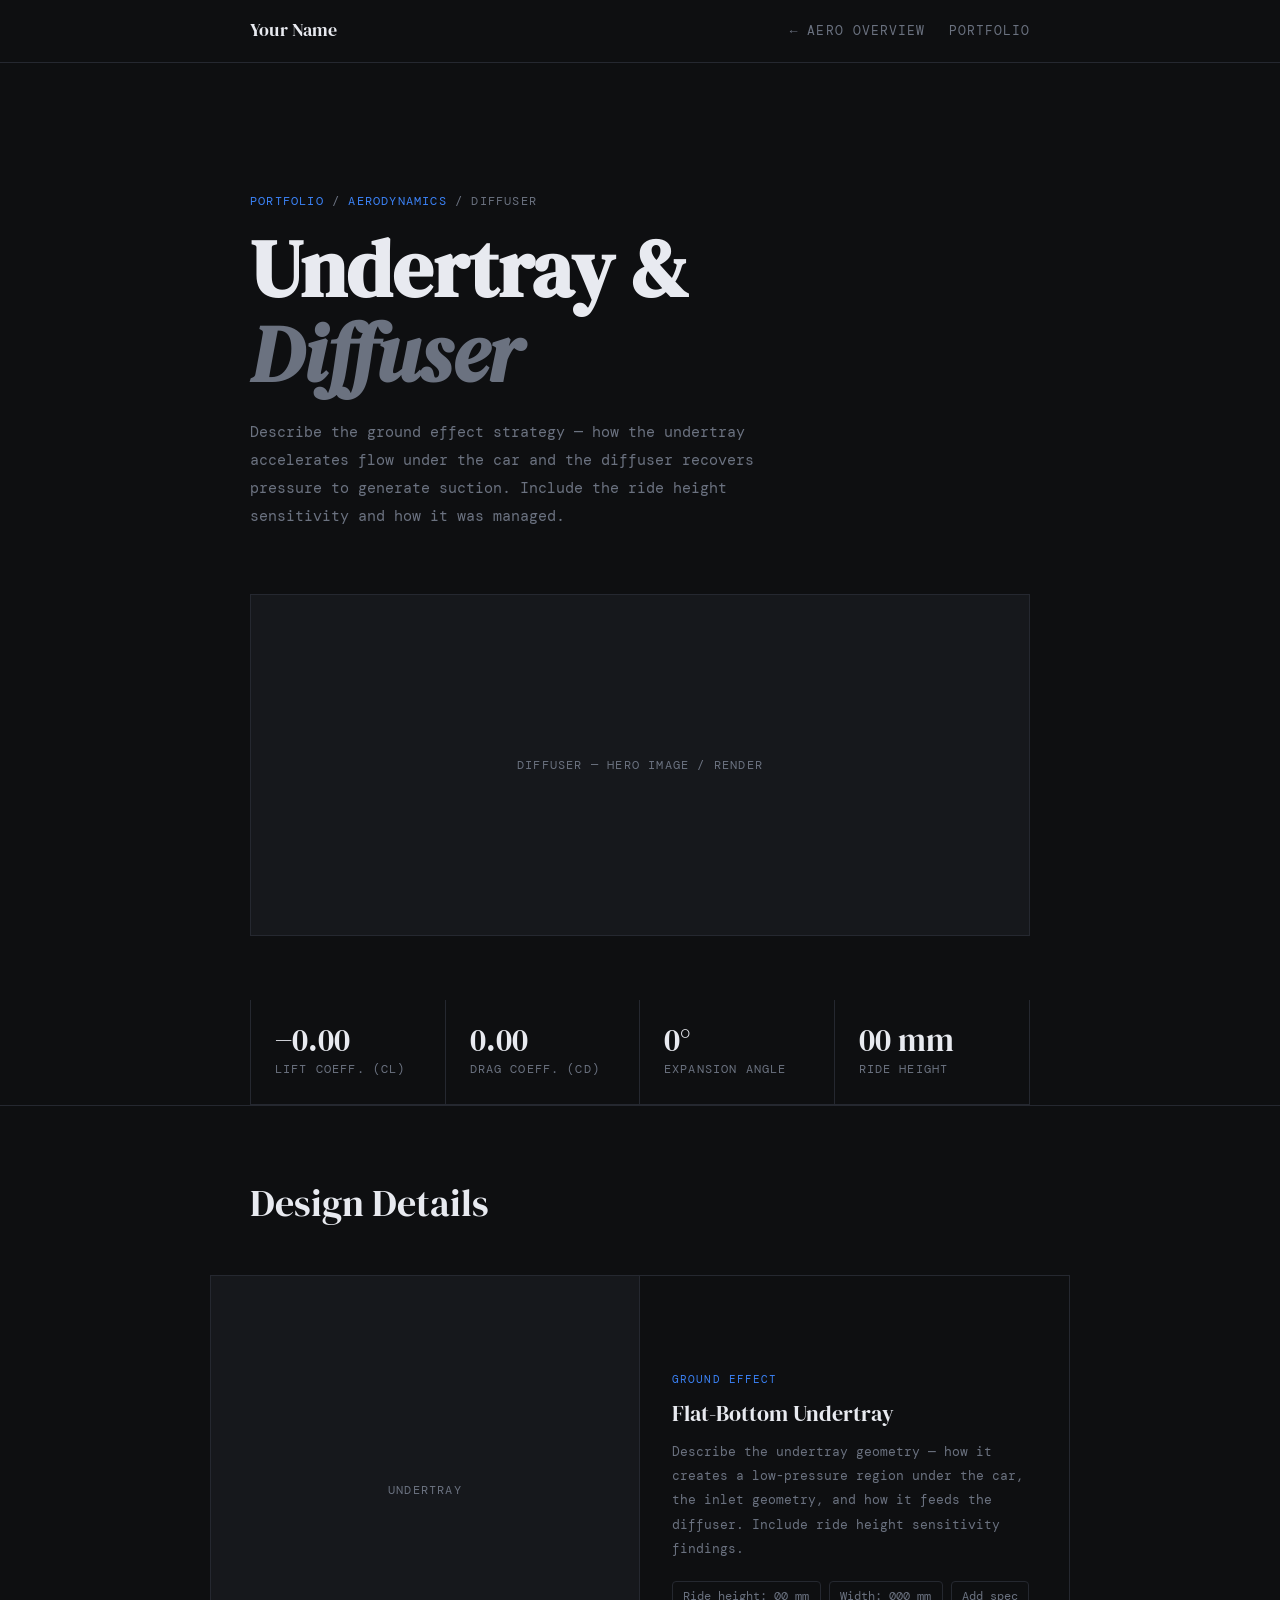
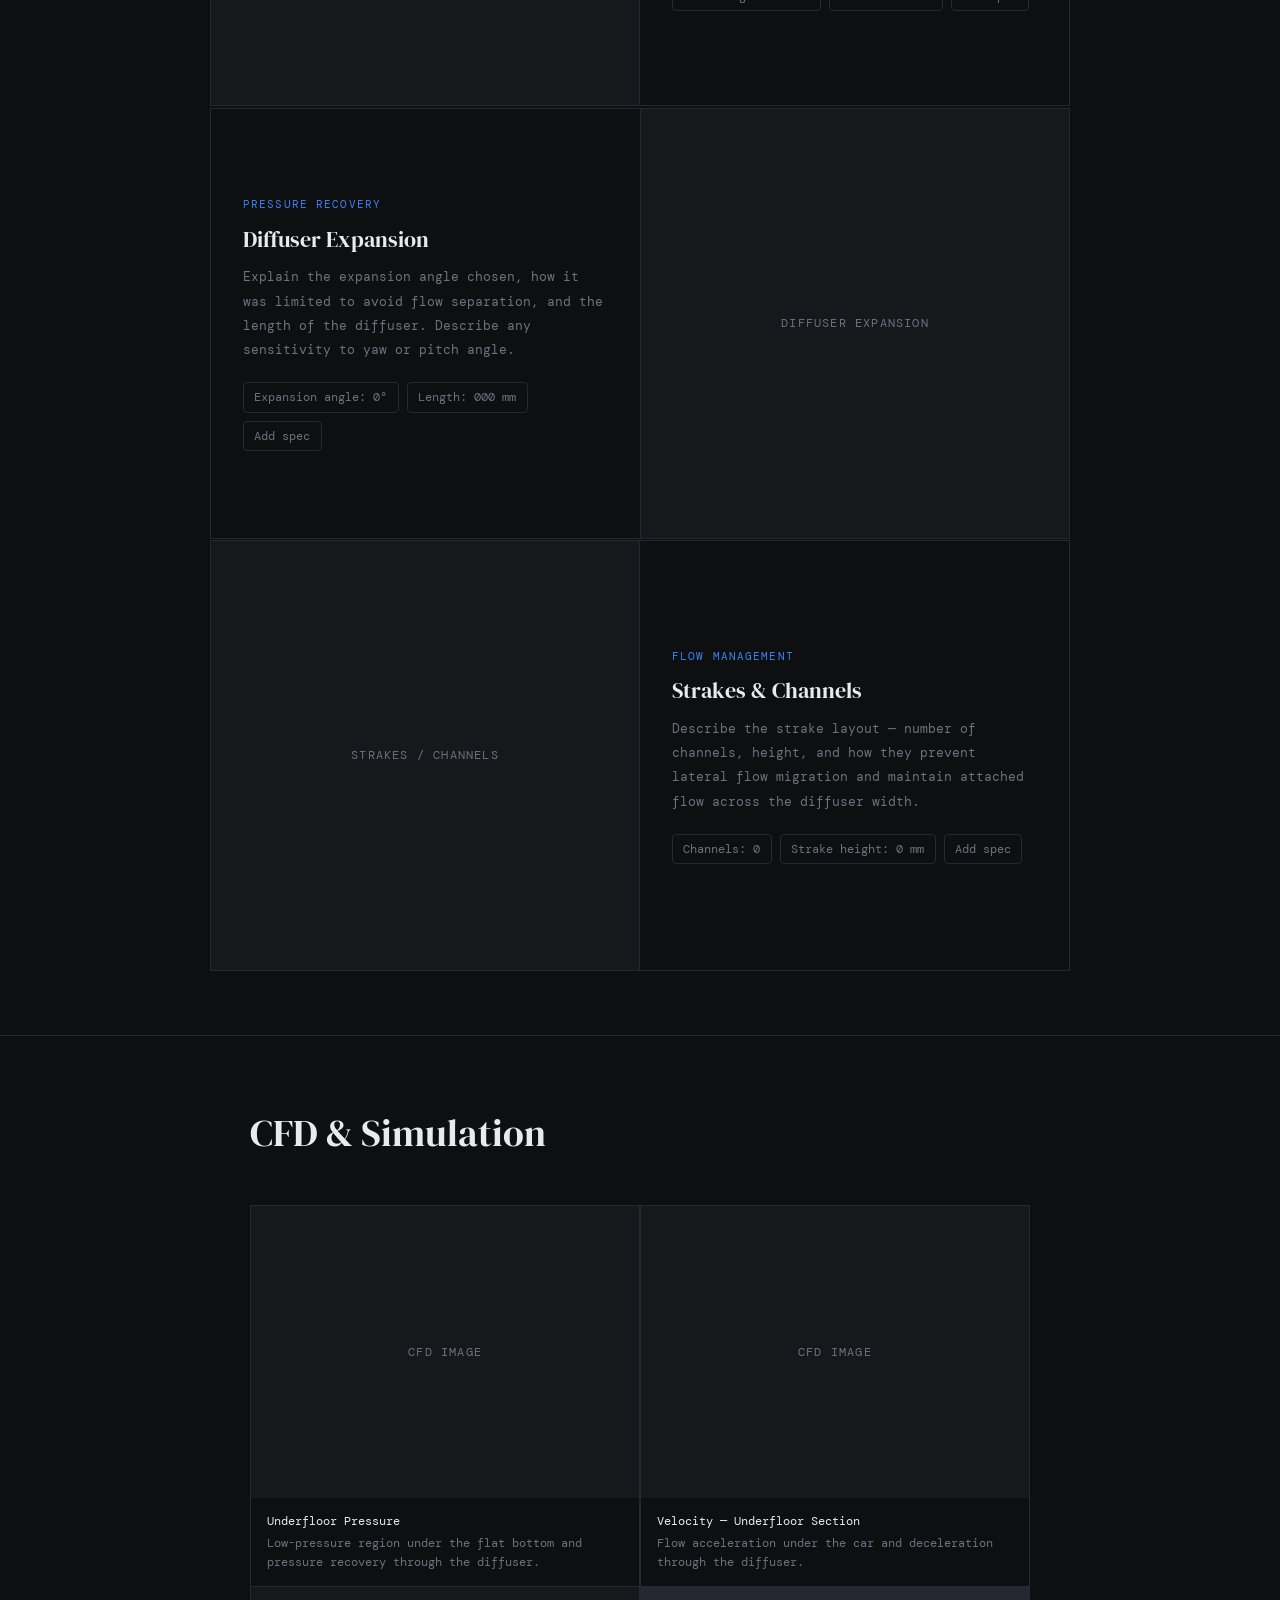
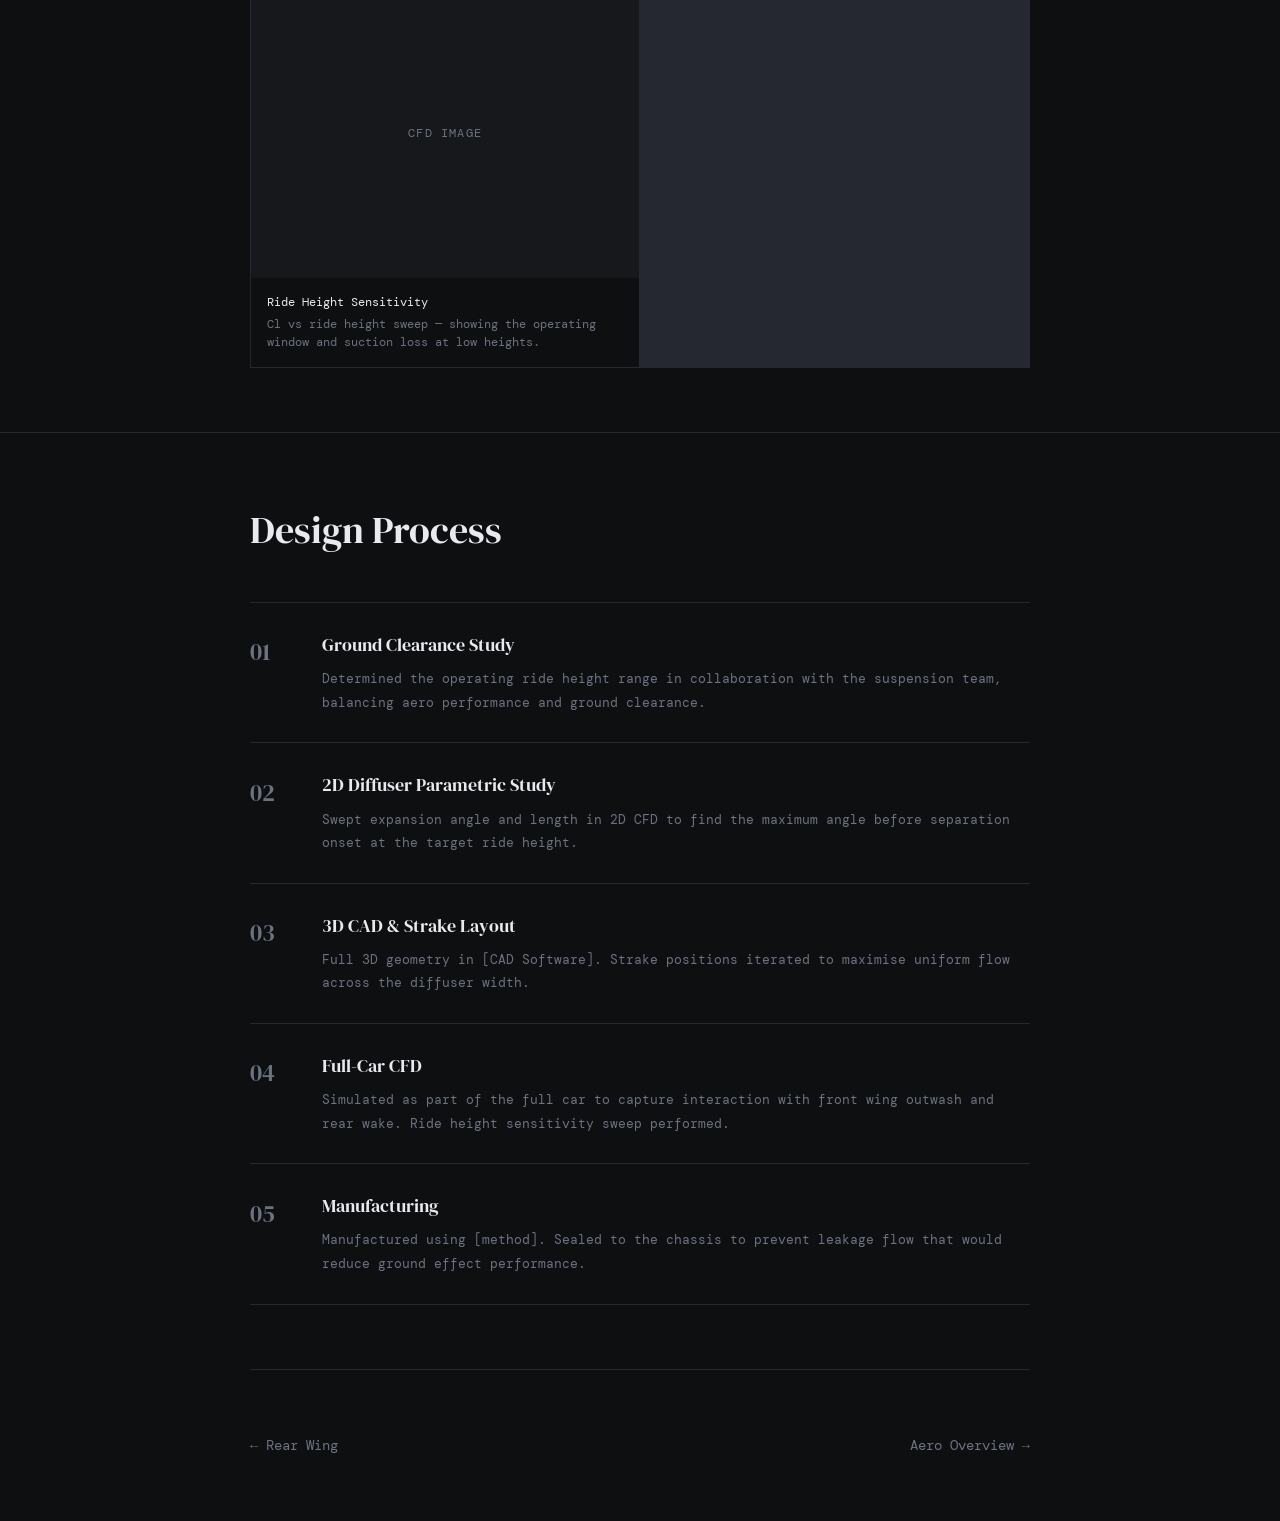
==== diffuser/index.html @ dd312a5c "update" ====
<!DOCTYPE html>
<html lang="en">
<head>
  <meta charset="UTF-8" />
  <meta name="viewport" content="width=device-width, initial-scale=1.0"/>
  <title>Diffuser — Aero · Formula Student</title>
  <link rel="preconnect" href="https://fonts.googleapis.com">
  <link href="https://fonts.googleapis.com/css2?family=DM+Serif+Display:ital@0;1&family=DM+Mono:wght@300;400&display=swap" rel="stylesheet">
  <link rel="stylesheet" href="../theme.css">
  <link rel="stylesheet" href="../aero.css">
</head>
<body>

  <nav>
    <div class="container">
      <span class="nav-logo">Your Name</span>
      <div class="nav-links">
        <a href="../index.html">← Aero Overview</a>
        <a href="#">Portfolio</a>
      </div>
    </div>
  </nav>

  <section id="hero">
    <div class="container">
      <p class="breadcrumb fade-in"><a href="#">Portfolio</a> / <a href="../index.html">Aerodynamics</a> / Diffuser</p>
      <h1 class="hero-title fade-in">Undertray &<br><em>Diffuser</em></h1>
      <p class="hero-desc fade-in">
        Describe the ground effect strategy — how the undertray accelerates flow under the car
        and the diffuser recovers pressure to generate suction. Include the ride height sensitivity
        and how it was managed.
      </p>
      <div class="hero-image fade-in">
        <!-- <img src="../images/diffuser-hero.jpg" alt="Diffuser"> -->
        <span class="placeholder-label">Diffuser — Hero Image / Render</span>
      </div>
    </div>
  </section>

  <div class="container">
    <div class="stats-bar fade-in">
      <div class="stat"><div class="stat-value">−0.00</div><div class="stat-label">Lift Coeff. (Cl)</div></div>
      <div class="stat"><div class="stat-value">0.00</div><div class="stat-label">Drag Coeff. (Cd)</div></div>
      <div class="stat"><div class="stat-value">0°</div><div class="stat-label">Expansion Angle</div></div>
      <div class="stat"><div class="stat-value">00 mm</div><div class="stat-label">Ride Height</div></div>
    </div>
  </div>

  <section id="details">
    <div class="container">
      <div class="section-heading fade-in"><h2>Design Details</h2></div>
    </div>
    <div class="container" style="padding-left:0;padding-right:0;max-width:860px;margin:0 auto;display:flex;flex-direction:column;gap:1.5px;">

      <div class="detail-block fade-in">
        <div class="detail-img"><span class="placeholder-label">Undertray</span></div>
        <div class="detail-info">
          <span class="detail-tag">Ground Effect</span>
          <h3 class="detail-title">Flat-Bottom Undertray</h3>
          <p class="detail-desc">Describe the undertray geometry — how it creates a low-pressure region under the car, the inlet geometry, and how it feeds the diffuser. Include ride height sensitivity findings.</p>
          <div class="spec-tags">
            <span class="spec-tag">Ride height: 00 mm</span>
            <span class="spec-tag">Width: 000 mm</span>
            <span class="spec-tag">Add spec</span>
          </div>
        </div>
      </div>

      <div class="detail-block reverse fade-in">
        <div class="detail-img"><span class="placeholder-label">Diffuser Expansion</span></div>
        <div class="detail-info">
          <span class="detail-tag">Pressure Recovery</span>
          <h3 class="detail-title">Diffuser Expansion</h3>
          <p class="detail-desc">Explain the expansion angle chosen, how it was limited to avoid flow separation, and the length of the diffuser. Describe any sensitivity to yaw or pitch angle.</p>
          <div class="spec-tags">
            <span class="spec-tag">Expansion angle: 0°</span>
            <span class="spec-tag">Length: 000 mm</span>
            <span class="spec-tag">Add spec</span>
          </div>
        </div>
      </div>

      <div class="detail-block fade-in">
        <div class="detail-img"><span class="placeholder-label">Strakes / Channels</span></div>
        <div class="detail-info">
          <span class="detail-tag">Flow Management</span>
          <h3 class="detail-title">Strakes & Channels</h3>
          <p class="detail-desc">Describe the strake layout — number of channels, height, and how they prevent lateral flow migration and maintain attached flow across the diffuser width.</p>
          <div class="spec-tags">
            <span class="spec-tag">Channels: 0</span>
            <span class="spec-tag">Strake height: 0 mm</span>
            <span class="spec-tag">Add spec</span>
          </div>
        </div>
      </div>

    </div>
  </section>

  <section id="cfd">
    <div class="container">
      <div class="section-heading fade-in"><h2>CFD & Simulation</h2></div>
      <div class="cfd-grid">
        <figure class="cfd-item fade-in">
          <div class="cfd-img"><span class="placeholder-label">CFD Image</span></div>
          <figcaption class="cfd-caption"><strong>Underfloor Pressure</strong>Low-pressure region under the flat bottom and pressure recovery through the diffuser.</figcaption>
        </figure>
        <figure class="cfd-item fade-in">
          <div class="cfd-img"><span class="placeholder-label">CFD Image</span></div>
          <figcaption class="cfd-caption"><strong>Velocity — Underfloor Section</strong>Flow acceleration under the car and deceleration through the diffuser.</figcaption>
        </figure>
        <figure class="cfd-item fade-in">
          <div class="cfd-img"><span class="placeholder-label">CFD Image</span></div>
          <figcaption class="cfd-caption"><strong>Ride Height Sensitivity</strong>Cl vs ride height sweep — showing the operating window and suction loss at low heights.</figcaption>
        </figure>
      </div>
    </div>
  </section>

  <section id="process">
    <div class="container">
      <div class="section-heading fade-in"><h2>Design Process</h2></div>
      <div class="process-list">
        <div class="process-item fade-in"><span class="process-num">01</span><div><div class="process-title">Ground Clearance Study</div><p class="process-desc">Determined the operating ride height range in collaboration with the suspension team, balancing aero performance and ground clearance.</p></div></div>
        <div class="process-item fade-in"><span class="process-num">02</span><div><div class="process-title">2D Diffuser Parametric Study</div><p class="process-desc">Swept expansion angle and length in 2D CFD to find the maximum angle before separation onset at the target ride height.</p></div></div>
        <div class="process-item fade-in"><span class="process-num">03</span><div><div class="process-title">3D CAD & Strake Layout</div><p class="process-desc">Full 3D geometry in [CAD Software]. Strake positions iterated to maximise uniform flow across the diffuser width.</p></div></div>
        <div class="process-item fade-in"><span class="process-num">04</span><div><div class="process-title">Full-Car CFD</div><p class="process-desc">Simulated as part of the full car to capture interaction with front wing outwash and rear wake. Ride height sensitivity sweep performed.</p></div></div>
        <div class="process-item fade-in"><span class="process-num">05</span><div><div class="process-title">Manufacturing</div><p class="process-desc">Manufactured using [method]. Sealed to the chassis to prevent leakage flow that would reduce ground effect performance.</p></div></div>
      </div>
    </div>
  </section>

  <div class="container">
    <div class="part-nav fade-in">
      <a href="../rearwing/index.html">← Rear Wing</a>
      <a href="../index.html">Aero Overview →</a>
    </div>
  </div>

  <script>
    const observer = new IntersectionObserver((entries) => {
      entries.forEach(entry => {
        if (entry.isIntersecting) {
          const siblings = [...entry.target.parentElement.querySelectorAll('.fade-in')];
          setTimeout(() => entry.target.classList.add('visible'), siblings.indexOf(entry.target) * 60);
          observer.unobserve(entry.target);
        }
      });
    }, { threshold: 0.1 });
    document.querySelectorAll('.fade-in').forEach(el => observer.observe(el));
  </script>

</body>
</html>
---- theme.css ----
/* ═══════════════════════════════════════════════════════════
   AERO THEME — dark carbon / high-performance racing
   ═══════════════════════════════════════════════════════════ */

/* ─── DESIGN TOKENS ─────────────────────────────────────── */
:root {
  /* Colours */
  --bg:        #0E0F11;   /* carbon black */
  --surface:   #16181C;   /* dark panel */
  --ink:       #E8EAF0;   /* near-white text */
  --muted:     #6B7280;   /* grey secondary */
  --accent:    #3B82F6;   /* electric blue */
  --border:    #252830;   /* subtle dark border */

  /* Typography */
  --serif:     'DM Serif Display', Georgia, serif;
  --mono:      'DM Mono', 'Courier New', monospace;

  /* Spacing & shape */
  --gap:       clamp(2rem, 5vw, 5rem);
  --radius:    4px;
  --transition: 200ms ease;
}

/* ─── RESET ─────────────────────────────────────────────── */
*, *::before, *::after { box-sizing: border-box; margin: 0; padding: 0; }
html { scroll-behavior: smooth; }
body {
  background: var(--bg);
  color: var(--ink);
  font-family: var(--mono);
  font-size: clamp(13px, 1.4vw, 15px);
  line-height: 1.7;
  -webkit-font-smoothing: antialiased;
}
a { color: inherit; text-decoration: none; }
img { display: block; width: 100%; object-fit: cover; }
ul { list-style: none; }

/* ─── LAYOUT ─────────────────────────────────────────────── */
.container {
  max-width: 860px;
  margin: 0 auto;
  padding: 0 clamp(1.25rem, 5vw, 2.5rem);
}
section { padding: var(--gap) 0; border-top: 1px solid var(--border); }
section:first-of-type { border-top: none; }

/* ─── NAV ────────────────────────────────────────────────── */
nav {
  position: sticky;
  top: 0;
  z-index: 100;
  background: var(--bg);
  border-bottom: 1px solid var(--border);
}
nav .container {
  display: flex;
  align-items: center;
  justify-content: space-between;
  padding-top: 1rem;
  padding-bottom: 1rem;
}
.nav-logo {
  font-family: var(--serif);
  font-size: 1.1rem;
  letter-spacing: 0.01em;
}
.nav-links { display: flex; gap: 1.5rem; flex-wrap: wrap; }
.nav-links a {
  color: var(--muted);
  font-size: 0.8rem;
  letter-spacing: 0.08em;
  text-transform: uppercase;
  transition: color var(--transition);
}
.nav-links a:hover { color: var(--ink); }

/* ─── SECTION HEADING ────────────────────────────────────── */
.section-heading {
  display: flex;
  align-items: baseline;
  gap: 1rem;
  margin-bottom: 2.5rem;
}
.section-heading h2 {
  font-family: var(--serif);
  font-size: clamp(1.6rem, 4vw, 2.4rem);
  font-weight: 400;
}
.section-heading .count {
  font-size: 0.75rem;
  color: var(--muted);
  letter-spacing: 0.08em;
}

/* ─── BREADCRUMB ─────────────────────────────────────────── */
.breadcrumb {
  font-size: 0.75rem;
  letter-spacing: 0.1em;
  text-transform: uppercase;
  color: var(--muted);
  margin-bottom: 1rem;
}
.breadcrumb a { color: var(--accent); transition: color var(--transition); }
.breadcrumb a:hover { color: var(--ink); }

/* ─── TAGS ───────────────────────────────────────────────── */
.tags { display: flex; flex-wrap: wrap; gap: 0.5rem; }
.tag {
  border: 1px solid var(--border);
  padding: 0.3rem 0.75rem;
  font-size: 0.78rem;
  border-radius: var(--radius);
  color: var(--muted);
  transition: border-color var(--transition), color var(--transition);
}
.tag:hover { border-color: var(--ink); color: var(--ink); }

/* ─── BUTTON ─────────────────────────────────────────────── */
.btn {
  display: inline-flex;
  align-items: center;
  gap: 0.5rem;
  border: 1px solid var(--ink);
  padding: 0.65rem 1.4rem;
  font-family: var(--mono);
  font-size: 0.8rem;
  letter-spacing: 0.05em;
  cursor: pointer;
  background: transparent;
  color: var(--ink);
  border-radius: var(--radius);
  transition: background var(--transition), color var(--transition);
}
.btn:hover { background: var(--ink); color: var(--bg); }
.btn-accent {
  background: var(--accent);
  border-color: var(--accent);
  color: var(--bg);
}
.btn-accent:hover { background: var(--ink); border-color: var(--ink); }

/* ─── FORM ELEMENTS ──────────────────────────────────────── */
label {
  display: block;
  font-size: 0.75rem;
  letter-spacing: 0.08em;
  text-transform: uppercase;
  color: var(--muted);
  margin-bottom: 0.4rem;
}
input[type="text"],
input[type="color"],
select,
textarea {
  width: 100%;
  background: var(--surface);
  border: 1px solid var(--border);
  color: var(--ink);
  font-family: var(--mono);
  font-size: 0.9rem;
  padding: 0.6rem 0.85rem;
  border-radius: var(--radius);
  transition: border-color var(--transition);
  outline: none;
}
input[type="text"]:focus,
select:focus,
textarea:focus { border-color: var(--ink); }
input[type="color"] {
  padding: 0.2rem 0.3rem;
  height: 2.4rem;
  cursor: pointer;
}
select { cursor: pointer; }

/* ─── CARD ───────────────────────────────────────────────── */
.card {
  background: var(--bg);
  border: 1px solid var(--border);
  border-radius: var(--radius);
  padding: 2rem;
  transition: background var(--transition);
}
.card:hover { background: var(--surface); }

/* ─── FOOTER ─────────────────────────────────────────────── */
footer .container {
  display: flex;
  align-items: center;
  justify-content: space-between;
  padding-top: 1.5rem;
  padding-bottom: 1.5rem;
  font-size: 0.75rem;
  color: var(--muted);
  border-top: 1px solid var(--border);
}

/* ─── ANIMATIONS ─────────────────────────────────────────── */
.fade-in {
  opacity: 0;
  transform: translateY(18px);
  transition: opacity 0.55s ease, transform 0.55s ease;
}
.fade-in.visible { opacity: 1; transform: none; }

/* ─── RESPONSIVE ─────────────────────────────────────────── */
@media (max-width: 580px) {
  .nav-links { gap: 1rem; }
}
---- aero.css ----
/* Aero project — page-specific styles (theme tokens from theme.css) */

/* ─── HERO ───────────────────────────────────────────────── */
#hero { padding: clamp(4rem, 10vw, 8rem) 0 var(--gap); border-top: none; }
.hero-label {
  font-size: 0.75rem;
  letter-spacing: 0.12em;
  text-transform: uppercase;
  color: var(--accent);
  margin-bottom: 1.25rem;
}
.hero-title {
  font-family: var(--serif);
  font-size: clamp(2.4rem, 7vw, 5rem);
  line-height: 1.05;
  margin-bottom: 1.5rem;
}
.hero-title em { font-style: italic; color: var(--muted); }
.hero-desc { max-width: 520px; color: var(--muted); line-height: 1.85; margin-bottom: 2.5rem; }

.hero-image {
  width: 100%;
  aspect-ratio: 16/7;
  background: var(--surface);
  border: 1px solid var(--border);
  display: flex;
  align-items: center;
  justify-content: center;
  overflow: hidden;
  margin-top: var(--gap);
}
.hero-image img { width: 100%; height: 100%; object-fit: cover; }
.placeholder-label {
  font-size: 0.75rem;
  letter-spacing: 0.1em;
  text-transform: uppercase;
  color: var(--muted);
}

/* ─── STATS BAR ──────────────────────────────────────────── */
.stats-bar {
  display: grid;
  grid-template-columns: repeat(auto-fit, minmax(130px, 1fr));
  border: 1px solid var(--border);
  border-top: none;
}
.stat { padding: 1.5rem; border-right: 1px solid var(--border); }
.stat:last-child { border-right: none; }
.stat-value { font-family: var(--serif); font-size: 2rem; line-height: 1; margin-bottom: 0.3rem; }
.stat-label { font-size: 0.72rem; letter-spacing: 0.1em; text-transform: uppercase; color: var(--muted); }

/* ─── DETAIL BLOCK ───────────────────────────────────────── */
.detail-block {
  display: grid;
  grid-template-columns: 1fr 1fr;
  gap: 0;
  border: 1px solid var(--border);
}
.detail-block.reverse { direction: rtl; }
.detail-block.reverse > * { direction: ltr; }
.detail-img {
  aspect-ratio: 1/1;
  background: var(--surface);
  display: flex;
  align-items: center;
  justify-content: center;
  overflow: hidden;
  border-right: 1px solid var(--border);
}
.detail-block.reverse .detail-img { border-right: none; border-left: 1px solid var(--border); }
.detail-img img { width: 100%; height: 100%; object-fit: cover; }
.detail-info { padding: 2rem; display: flex; flex-direction: column; justify-content: center; gap: 0.75rem; }
.detail-tag { font-size: 0.7rem; letter-spacing: 0.1em; text-transform: uppercase; color: var(--accent); }
.detail-title { font-family: var(--serif); font-size: 1.4rem; font-weight: 400; line-height: 1.2; }
.detail-desc { color: var(--muted); font-size: 0.84rem; line-height: 1.8; }
.spec-tags { display: flex; flex-wrap: wrap; gap: 0.5rem; margin-top: 0.5rem; }
.spec-tag { border: 1px solid var(--border); padding: 0.25rem 0.65rem; font-size: 0.75rem; border-radius: var(--radius); color: var(--muted); }

/* ─── CFD GALLERY ────────────────────────────────────────── */
.cfd-grid {
  display: grid;
  grid-template-columns: repeat(auto-fill, minmax(min(100%, 260px), 1fr));
  gap: 1.5px;
  background: var(--border);
  border: 1px solid var(--border);
}
.cfd-item { background: var(--bg); display: flex; flex-direction: column; }
.cfd-img {
  aspect-ratio: 4/3;
  background: var(--surface);
  display: flex;
  align-items: center;
  justify-content: center;
  overflow: hidden;
}
.cfd-img img { width: 100%; height: 100%; object-fit: cover; }
.cfd-caption { padding: 0.9rem 1rem; font-size: 0.78rem; color: var(--muted); line-height: 1.5; }
.cfd-caption strong { display: block; color: var(--ink); margin-bottom: 0.2rem; font-weight: 400; }

/* ─── DESIGN PROCESS ─────────────────────────────────────── */
.process-list { display: flex; flex-direction: column; }
.process-item {
  display: grid;
  grid-template-columns: 3rem 1fr;
  gap: 1.5rem;
  padding: 1.75rem 0;
  border-bottom: 1px solid var(--border);
}
.process-item:first-child { border-top: 1px solid var(--border); }
.process-num { font-family: var(--serif); font-size: 1.5rem; color: var(--muted); padding-top: 0.1rem; }
.process-title { font-family: var(--serif); font-size: 1.1rem; font-weight: 400; margin-bottom: 0.4rem; }
.process-desc { color: var(--muted); font-size: 0.84rem; line-height: 1.75; }

/* ─── PART CARDS (overview page) ────────────────────────── */
.parts-grid {
  display: grid;
  grid-template-columns: repeat(auto-fill, minmax(min(100%, 260px), 1fr));
  gap: 1.5px;
  background: var(--border);
  border: 1px solid var(--border);
}
.part-card {
  background: var(--bg);
  display: flex;
  flex-direction: column;
  cursor: pointer;
  transition: background var(--transition);
}
.part-card:hover { background: var(--surface); }
.part-thumb {
  aspect-ratio: 4/3;
  background: var(--surface);
  display: flex;
  align-items: center;
  justify-content: center;
  overflow: hidden;
}
.part-thumb img { width: 100%; height: 100%; object-fit: cover; }
.part-body { padding: 1.5rem; display: flex; flex-direction: column; gap: 0.5rem; flex: 1; }
.part-tag { font-size: 0.7rem; letter-spacing: 0.1em; text-transform: uppercase; color: var(--accent); }
.part-title { font-family: var(--serif); font-size: 1.3rem; font-weight: 400; line-height: 1.2; }
.part-desc { color: var(--muted); font-size: 0.83rem; line-height: 1.75; flex: 1; }
.part-footer {
  display: flex;
  align-items: center;
  justify-content: space-between;
  margin-top: 1rem;
  font-size: 0.75rem;
  color: var(--muted);
}
.part-link {
  display: inline-flex;
  align-items: center;
  gap: 0.4rem;
  color: var(--ink);
  font-size: 0.78rem;
  opacity: 0;
  transition: opacity var(--transition);
}
.part-card:hover .part-link { opacity: 1; }

/* ─── PREV/NEXT NAV ──────────────────────────────────────── */
.part-nav {
  display: flex;
  justify-content: space-between;
  align-items: center;
  padding: var(--gap) 0;
  border-top: 1px solid var(--border);
}
.part-nav a {
  display: inline-flex;
  align-items: center;
  gap: 0.5rem;
  font-size: 0.85rem;
  color: var(--muted);
  transition: color var(--transition);
}
.part-nav a:hover { color: var(--ink); }

/* ─── BACK LINK ──────────────────────────────────────────── */
.back-section { padding: var(--gap) 0; border-top: 1px solid var(--border); }
.back-link {
  display: inline-flex;
  align-items: center;
  gap: 0.5rem;
  font-size: 0.85rem;
  color: var(--muted);
  transition: color var(--transition);
}
.back-link:hover { color: var(--ink); }

/* ─── RESPONSIVE ─────────────────────────────────────────── */
@media (max-width: 620px) {
  .detail-block, .detail-block.reverse { grid-template-columns: 1fr; direction: ltr; }
  .detail-img { border-right: none !important; border-left: none !important; border-bottom: 1px solid var(--border); }
  .stats-bar { grid-template-columns: 1fr 1fr; }
  .stat { border-bottom: 1px solid var(--border); }
}
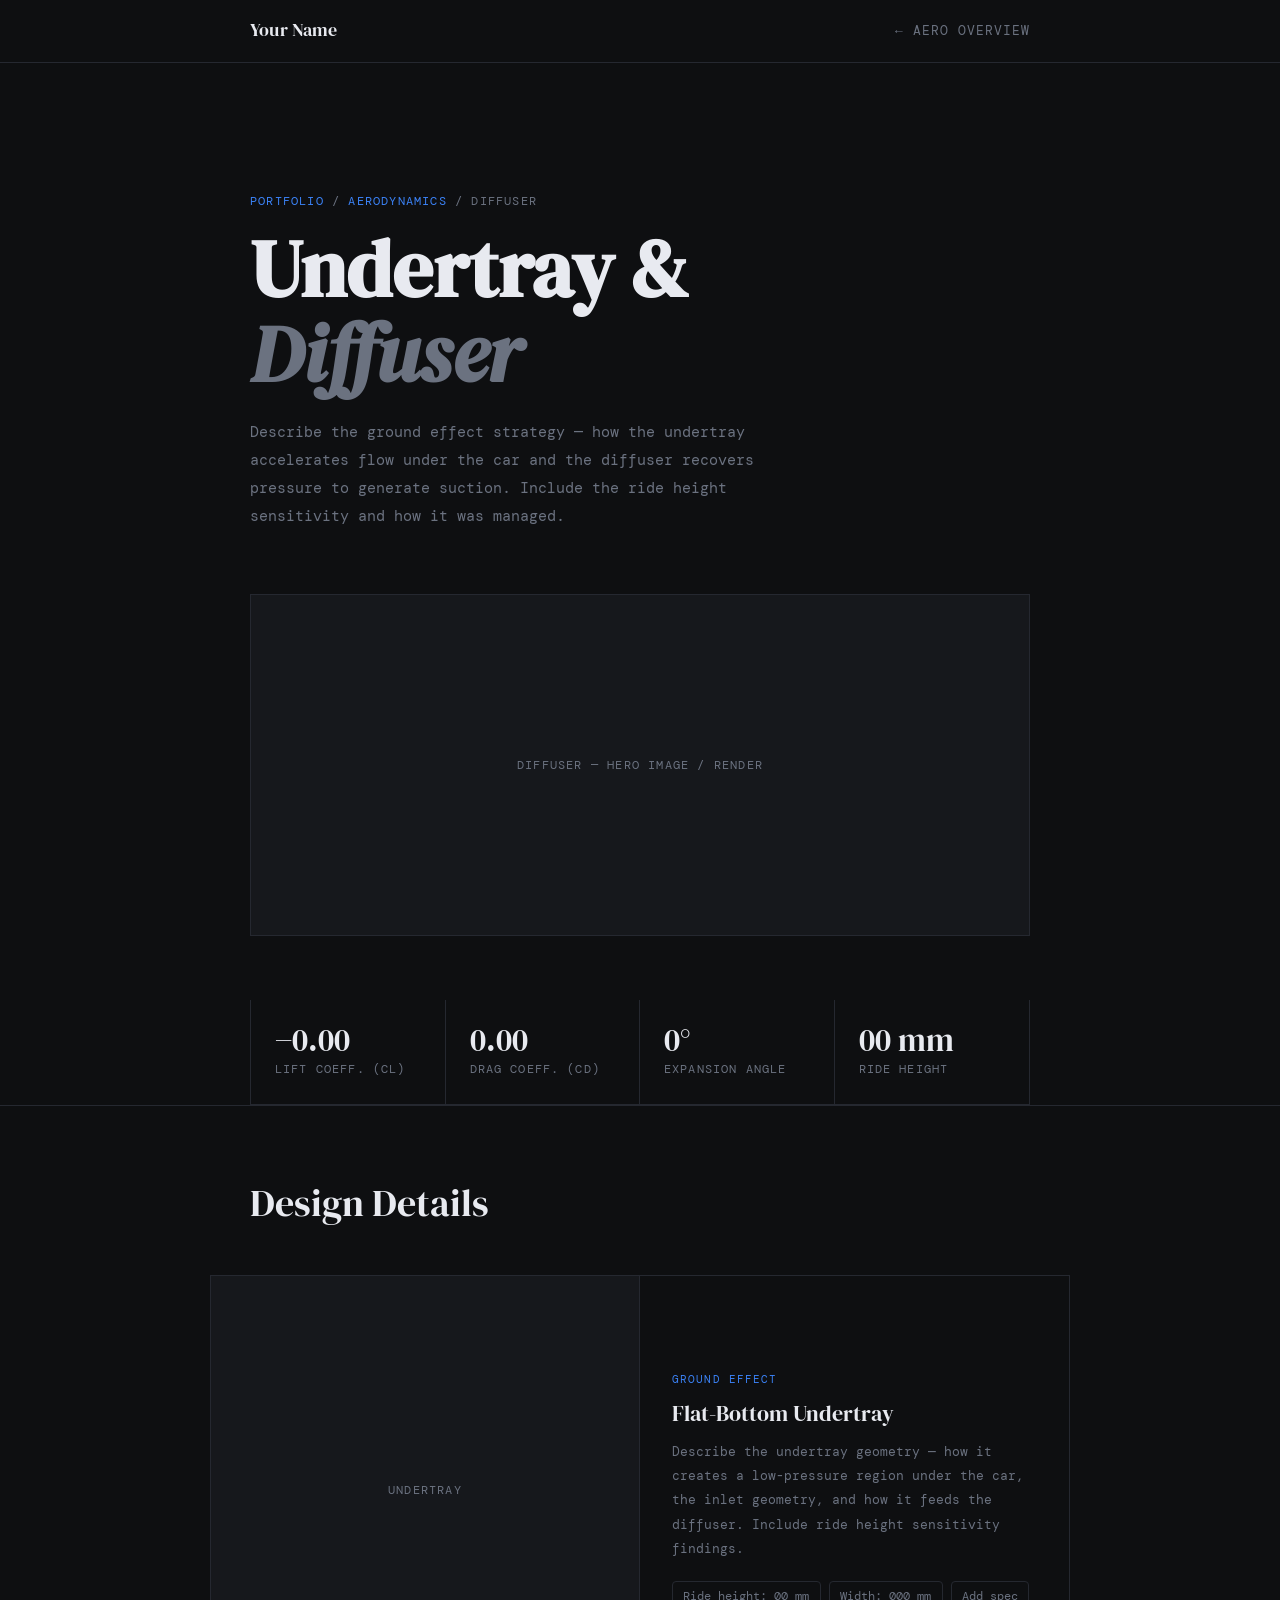
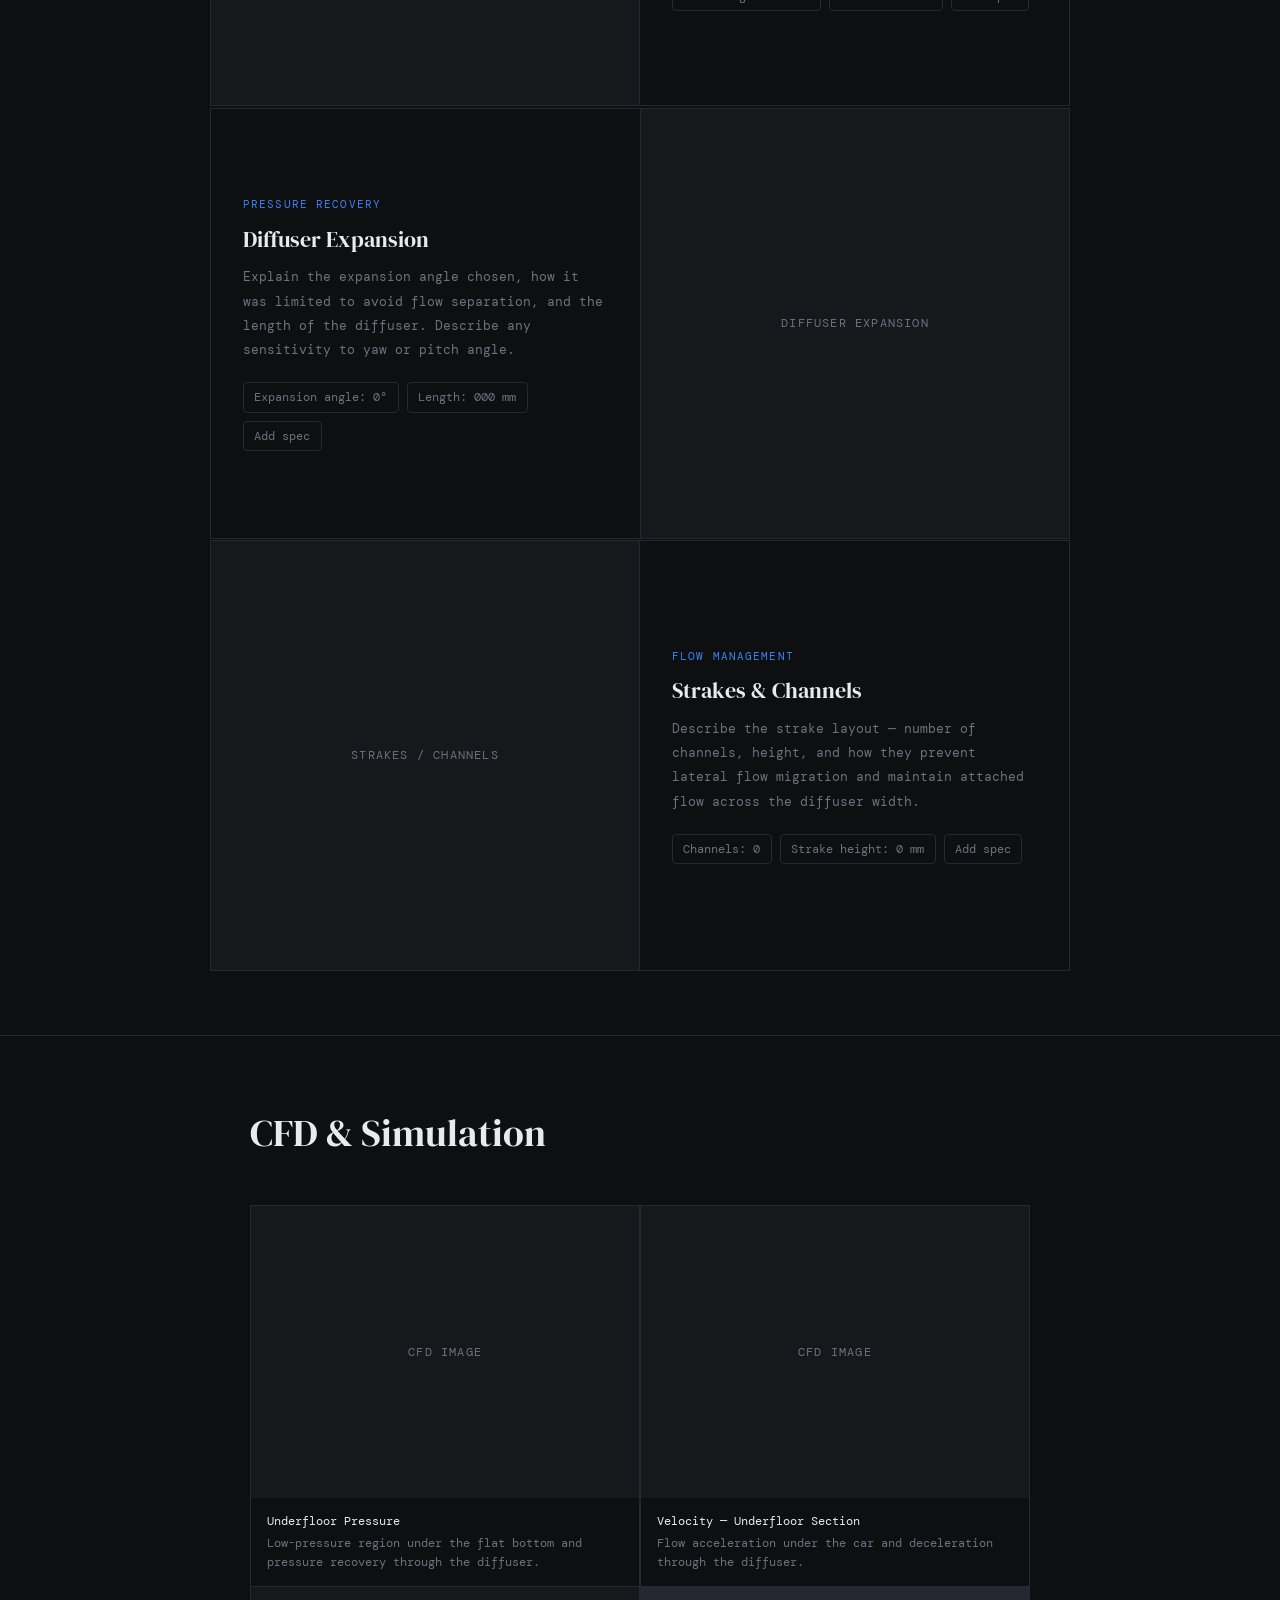
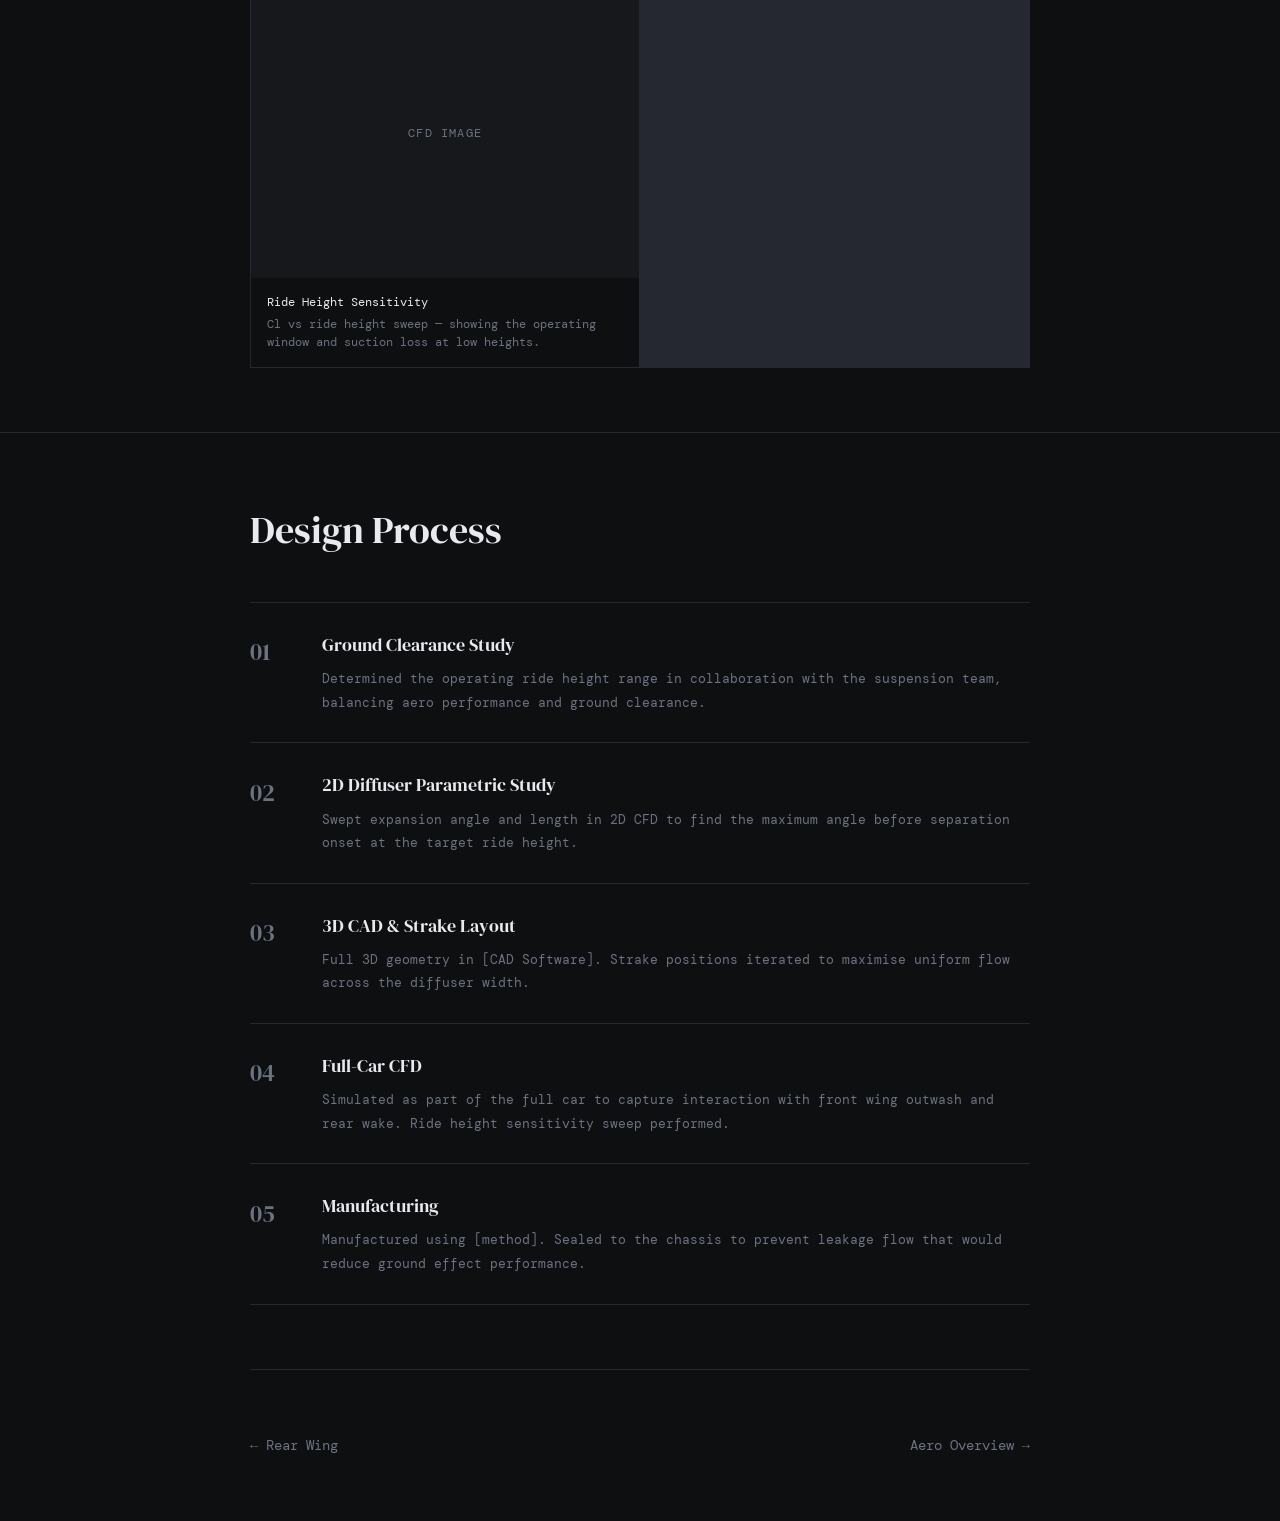
==== commit f397a40d: "update" ====
--- a/diffuser/index.html
+++ b/diffuser/index.html
@@ -16,7 +16,6 @@
       <span class="nav-logo">Your Name</span>
       <div class="nav-links">
         <a href="../index.html">← Aero Overview</a>
-        <a href="#">Portfolio</a>
       </div>
     </div>
   </nav>
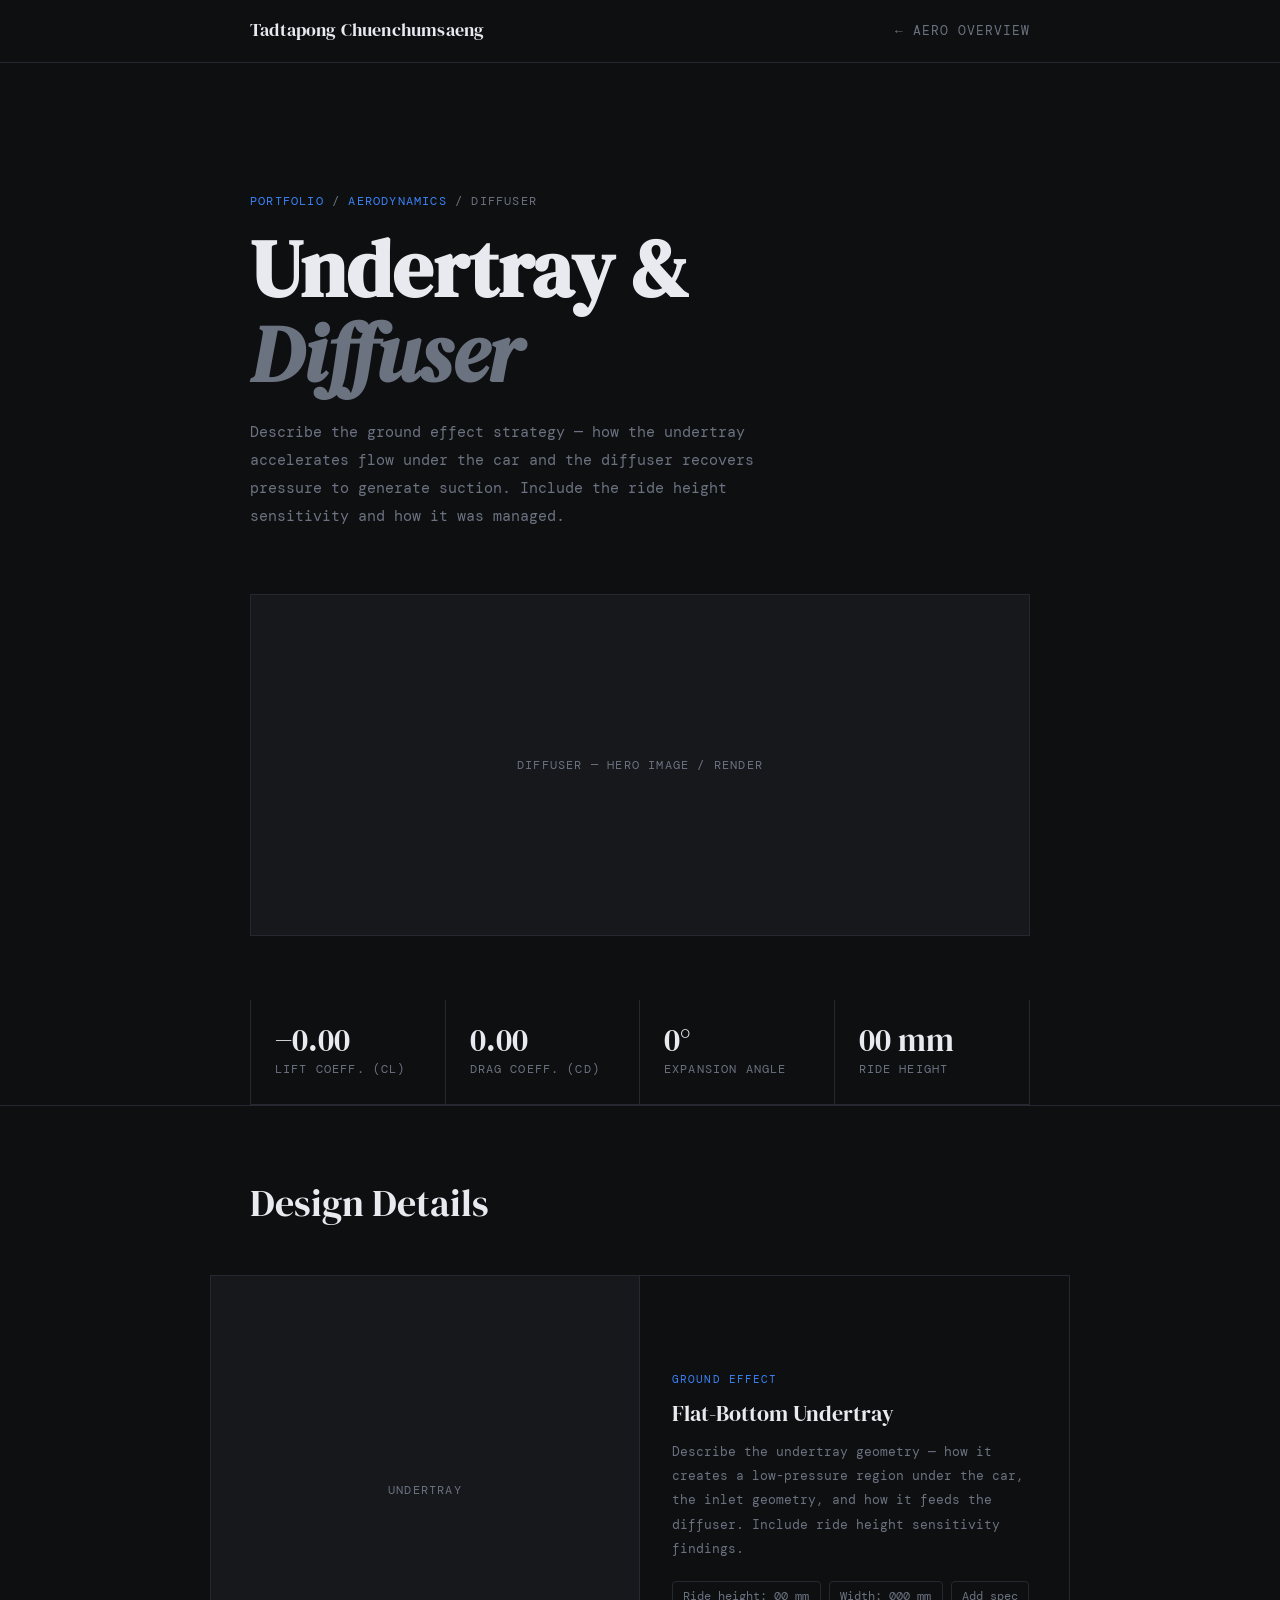
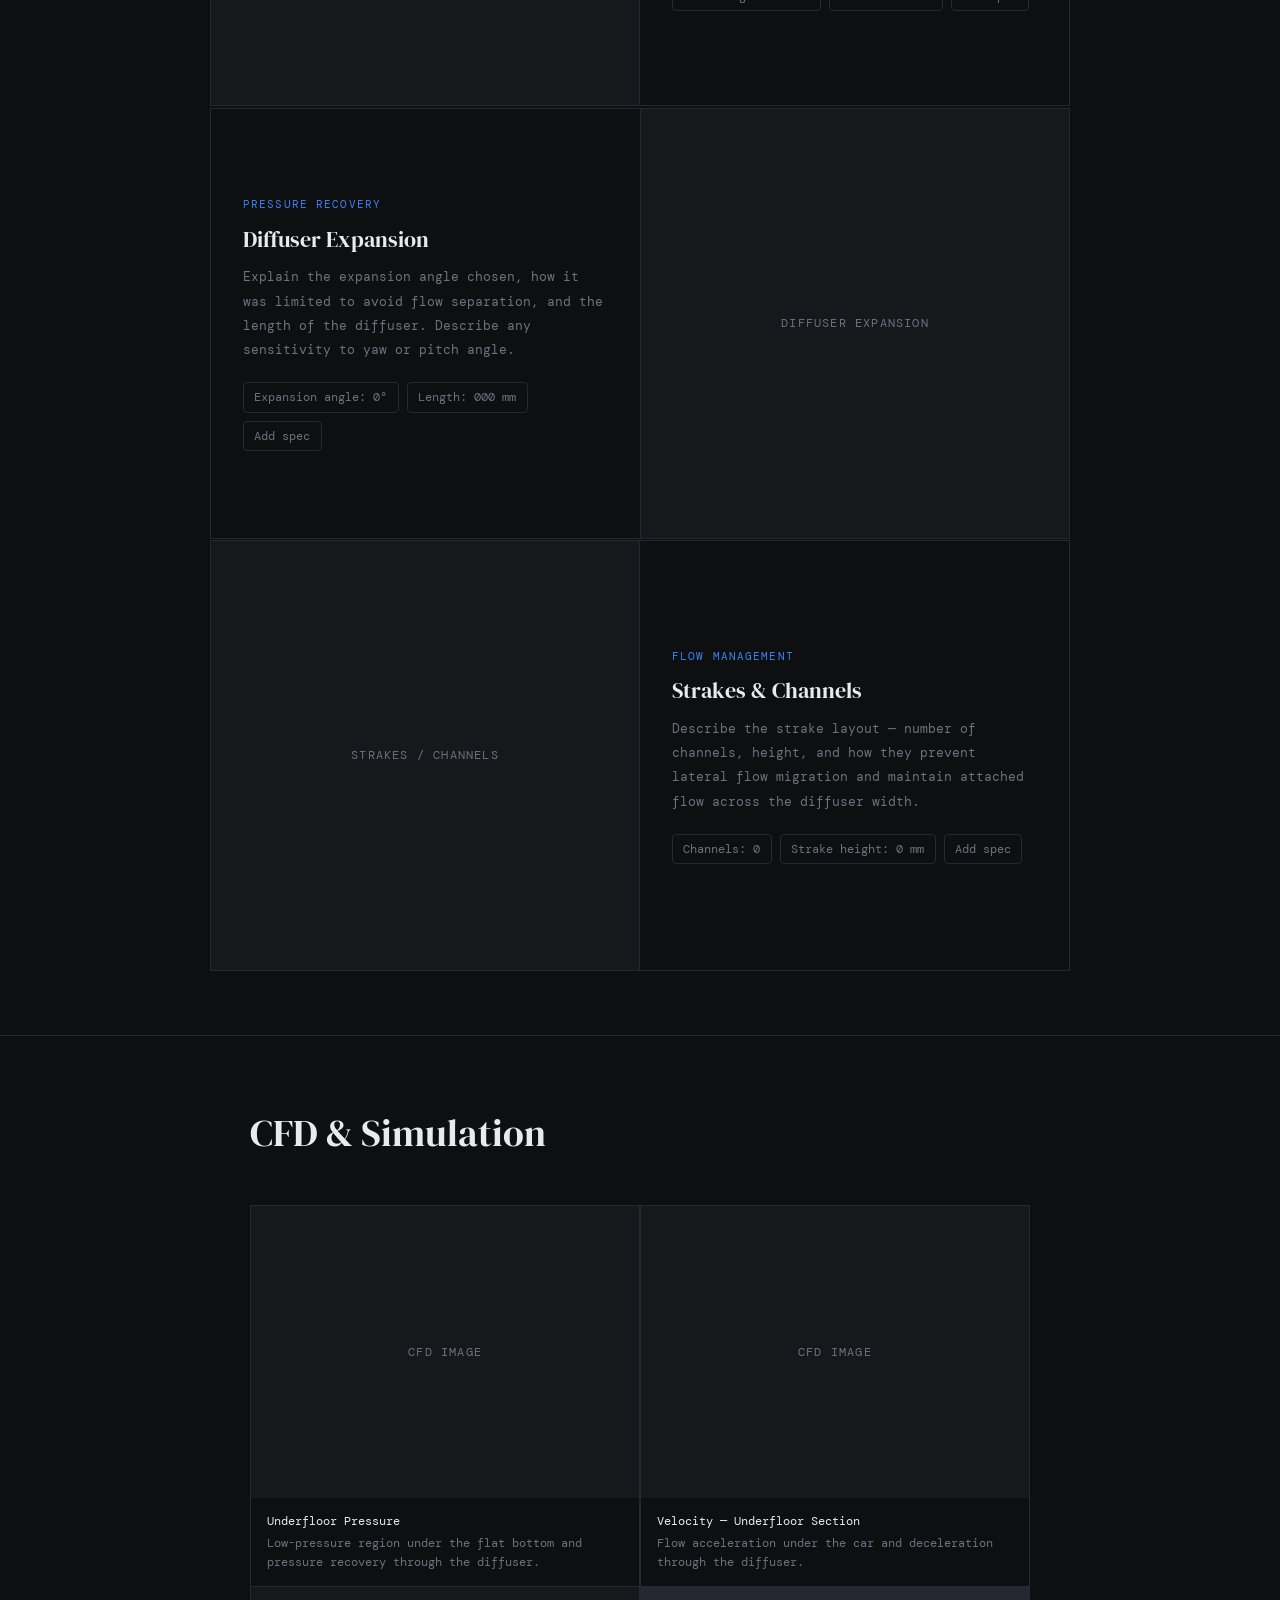
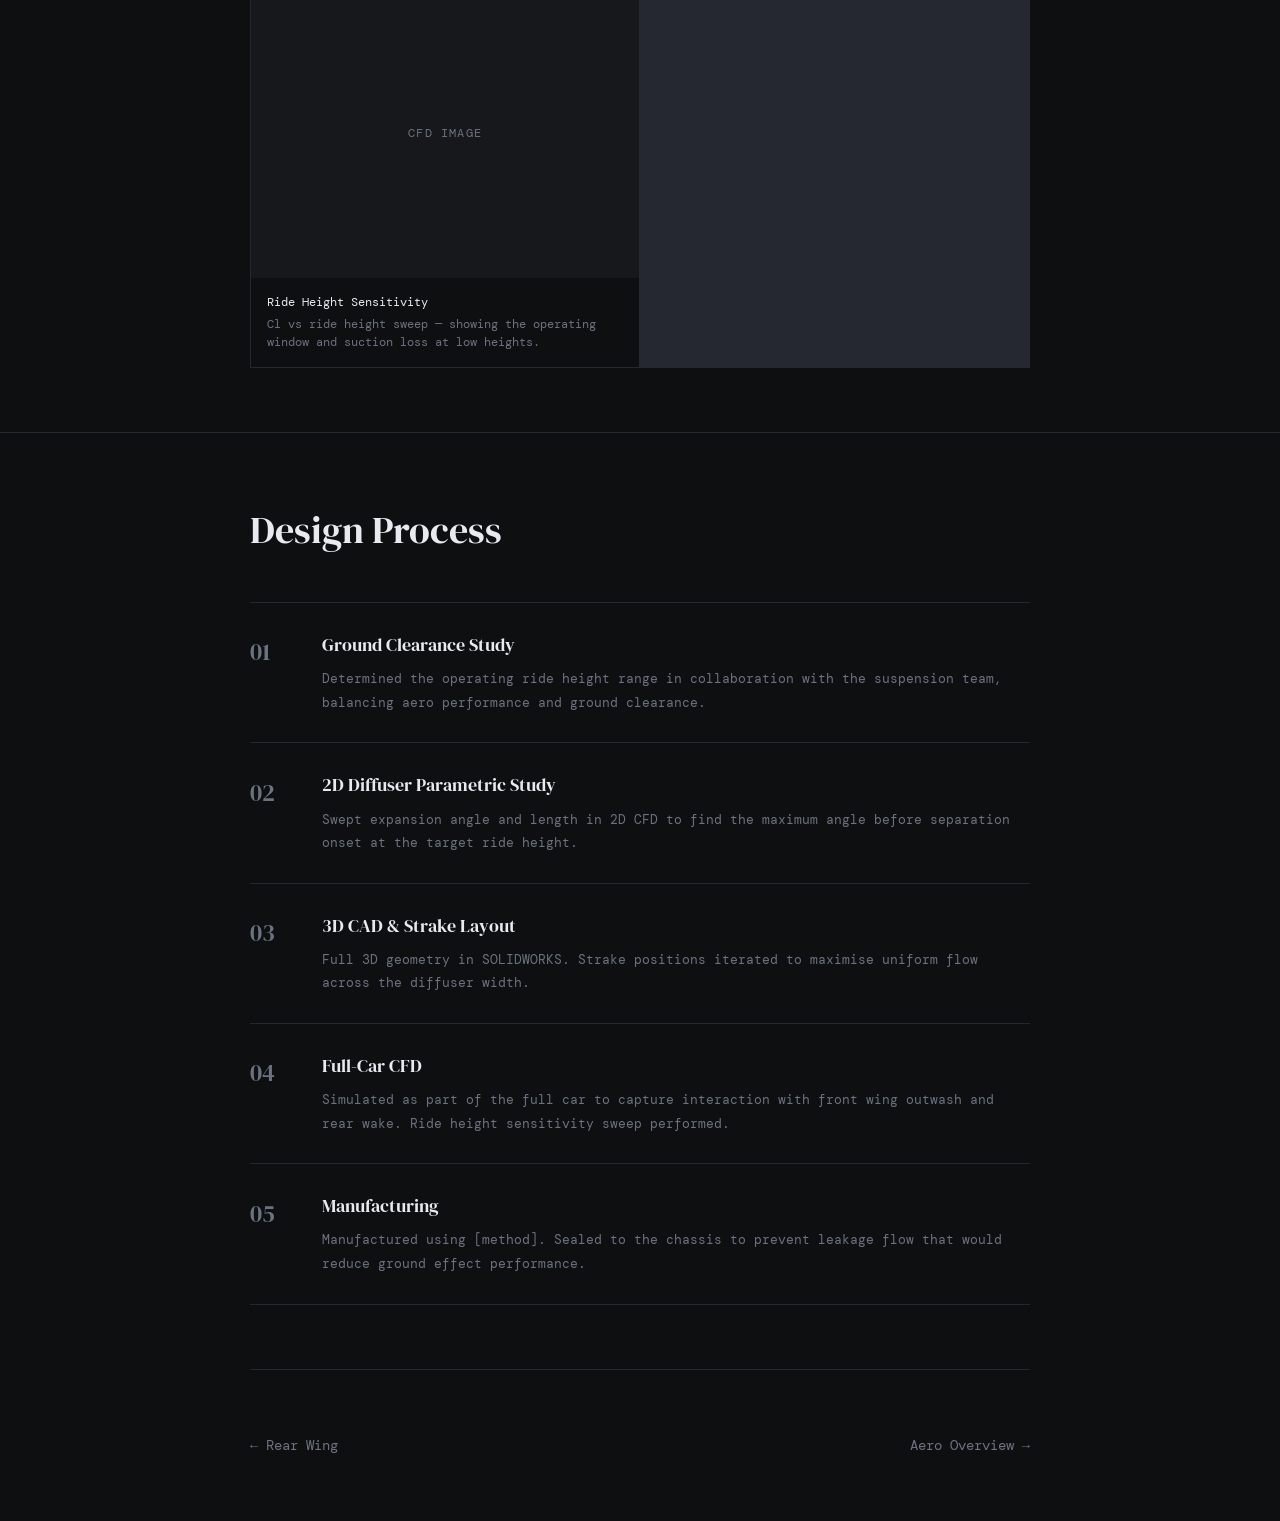
==== commit 3bedbc63: "update" ====
--- a/diffuser/index.html
+++ b/diffuser/index.html
@@ -13,7 +13,7 @@
 
   <nav>
     <div class="container">
-      <span class="nav-logo">Your Name</span>
+      <span class="nav-logo">Tadtapong Chuenchumsaeng</span>
       <div class="nav-links">
         <a href="../index.html">← Aero Overview</a>
       </div>
@@ -122,7 +122,7 @@
       <div class="process-list">
         <div class="process-item fade-in"><span class="process-num">01</span><div><div class="process-title">Ground Clearance Study</div><p class="process-desc">Determined the operating ride height range in collaboration with the suspension team, balancing aero performance and ground clearance.</p></div></div>
         <div class="process-item fade-in"><span class="process-num">02</span><div><div class="process-title">2D Diffuser Parametric Study</div><p class="process-desc">Swept expansion angle and length in 2D CFD to find the maximum angle before separation onset at the target ride height.</p></div></div>
-        <div class="process-item fade-in"><span class="process-num">03</span><div><div class="process-title">3D CAD & Strake Layout</div><p class="process-desc">Full 3D geometry in [CAD Software]. Strake positions iterated to maximise uniform flow across the diffuser width.</p></div></div>
+        <div class="process-item fade-in"><span class="process-num">03</span><div><div class="process-title">3D CAD & Strake Layout</div><p class="process-desc">Full 3D geometry in SOLIDWORKS. Strake positions iterated to maximise uniform flow across the diffuser width.</p></div></div>
         <div class="process-item fade-in"><span class="process-num">04</span><div><div class="process-title">Full-Car CFD</div><p class="process-desc">Simulated as part of the full car to capture interaction with front wing outwash and rear wake. Ride height sensitivity sweep performed.</p></div></div>
         <div class="process-item fade-in"><span class="process-num">05</span><div><div class="process-title">Manufacturing</div><p class="process-desc">Manufactured using [method]. Sealed to the chassis to prevent leakage flow that would reduce ground effect performance.</p></div></div>
       </div>
